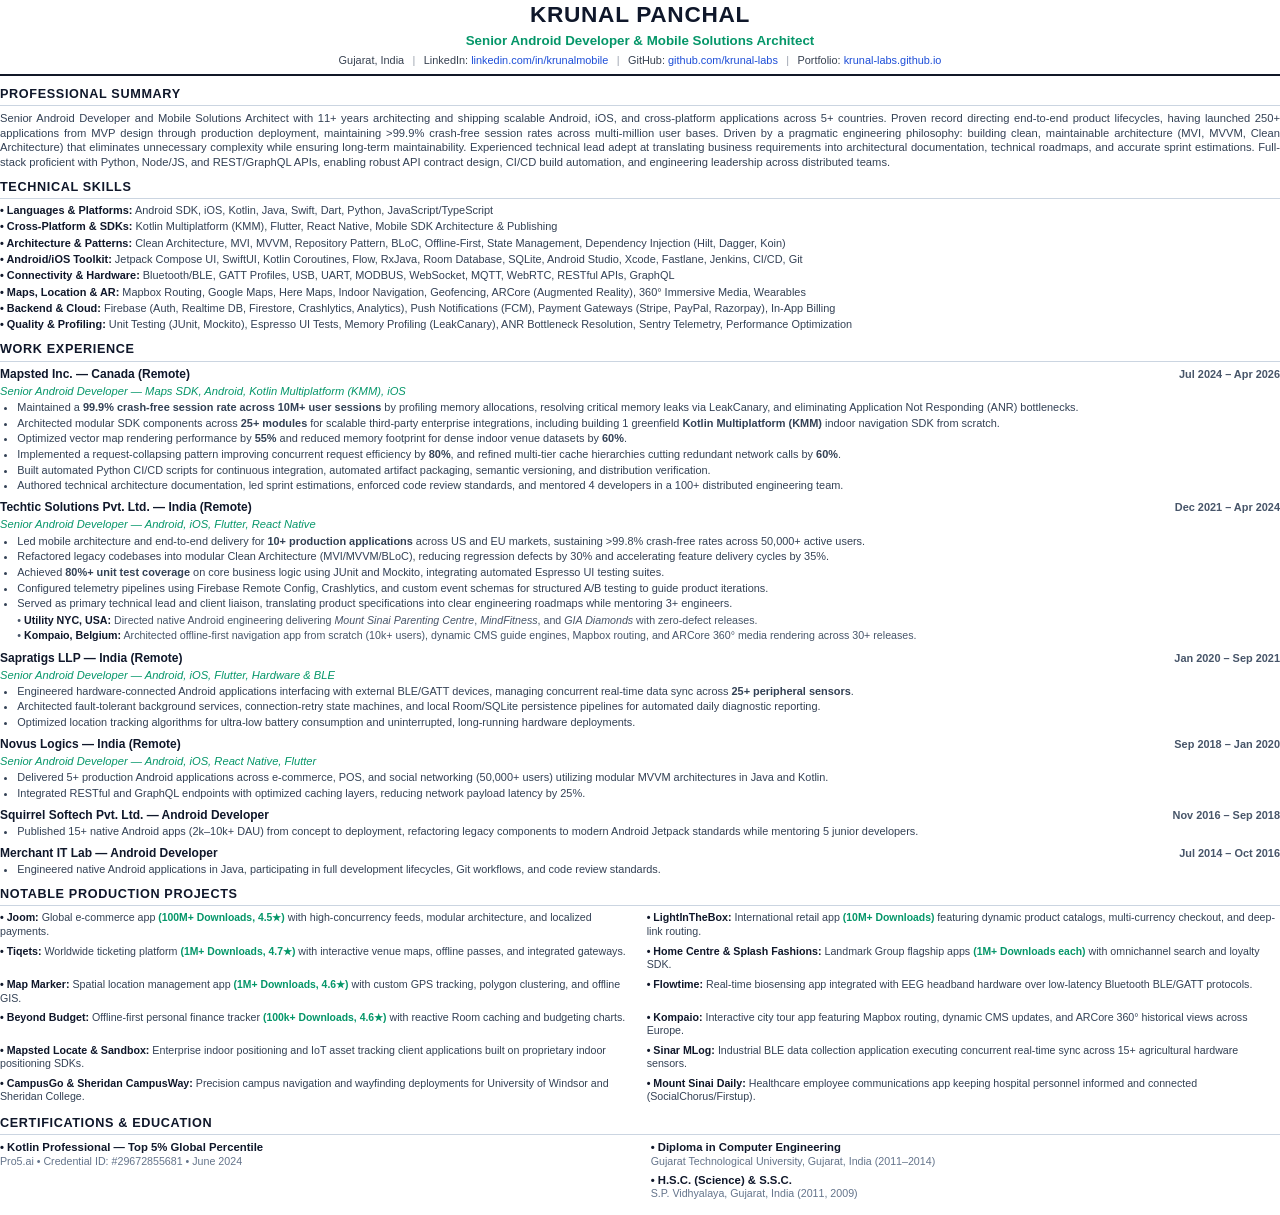
==== resume-ats.html @ ef02986e "feat: launch Krunal Panchal portfolio website with ATS PDF resume" ====
<!DOCTYPE html>
<html lang="en">
<head>
  <meta charset="UTF-8">
  <title>Krunal Panchal - Senior Android Developer &amp; Mobile Solutions Architect</title>
  <style>
    @page {
      size: letter;
      margin: 0.38in 0.45in 0.38in 0.45in;
    }
    
    * {
      box-sizing: border-box;
      margin: 0;
      padding: 0;
    }

    body {
      font-family: Arial, Helvetica, sans-serif;
      color: #111827;
      background: #ffffff;
      font-size: 8.5pt;
      line-height: 1.3;
    }

    /* Header */
    .header {
      text-align: center;
      margin-bottom: 7pt;
      padding-bottom: 5pt;
      border-bottom: 1.5pt solid #111827;
    }

    .name {
      font-size: 17pt;
      font-weight: bold;
      letter-spacing: 0.03em;
      text-transform: uppercase;
      color: #0f172a;
      margin-bottom: 2pt;
    }

    .title {
      font-size: 10pt;
      font-weight: bold;
      color: #059669;
      margin-bottom: 3pt;
    }

    .contact-info {
      font-size: 8.2pt;
      color: #374151;
    }

    .contact-info a {
      color: #1d4ed8;
      text-decoration: none;
    }

    .contact-sep {
      margin-inline: 4pt;
      color: #9ca3af;
    }

    /* Section Styling */
    .section {
      margin-bottom: 7pt;
    }

    .section-title {
      font-size: 9.5pt;
      font-weight: bold;
      text-transform: uppercase;
      letter-spacing: 0.05em;
      color: #0f172a;
      border-bottom: 1pt solid #cbd5e1;
      padding-bottom: 2pt;
      margin-bottom: 4pt;
    }

    /* Summary */
    .summary-text {
      text-align: justify;
      color: #334155;
      font-size: 8.4pt;
      line-height: 1.3;
    }

    /* Skills Grid */
    .skills-list {
      list-style: none;
    }

    .skills-list li {
      margin-bottom: 2pt;
      font-size: 8.2pt;
      color: #334155;
      line-height: 1.25;
    }

    .skill-category {
      font-weight: bold;
      color: #0f172a;
    }

    /* Experience */
    .job-block {
      margin-bottom: 5.5pt;
      page-break-inside: avoid;
    }

    .job-header {
      display: flex;
      justify-content: space-between;
      align-items: baseline;
      margin-bottom: 1pt;
    }

    .company-name {
      font-size: 9pt;
      font-weight: bold;
      color: #0f172a;
    }

    .job-date {
      font-size: 8.2pt;
      font-weight: bold;
      color: #475569;
    }

    .job-role {
      font-size: 8.4pt;
      font-style: italic;
      color: #059669;
      margin-bottom: 2pt;
    }

    .job-bullets {
      margin-left: 13pt;
      margin-bottom: 2pt;
    }

    .job-bullets li {
      font-size: 8.2pt;
      color: #334155;
      margin-bottom: 1.5pt;
      line-height: 1.25;
    }

    .client-callout {
      margin-left: 13pt;
      font-size: 8pt;
      color: #475569;
      margin-top: 1.5pt;
      margin-bottom: 1.5pt;
    }

    .client-callout strong {
      color: #0f172a;
    }

    /* Projects */
    .project-grid {
      display: grid;
      grid-template-columns: 1fr 1fr;
      column-gap: 10pt;
      row-gap: 3pt;
    }

    .project-item {
      font-size: 8pt;
      color: #334155;
      line-height: 1.22;
      page-break-inside: avoid;
      margin-bottom: 2pt;
    }

    .project-name {
      font-weight: bold;
      color: #0f172a;
    }

    .project-meta {
      color: #059669;
      font-weight: 600;
      font-size: 7.8pt;
    }

    /* Education & Certifications */
    .two-column-row {
      display: flex;
      justify-content: space-between;
      gap: 16pt;
    }

    .column-half {
      flex: 1;
    }

    .cert-item, .edu-item {
      margin-bottom: 3pt;
      font-size: 8.5pt;
      color: #334155;
    }

    .cert-title, .edu-degree {
      font-weight: bold;
      color: #0f172a;
    }

    .cert-meta, .edu-meta {
      font-size: 8pt;
      color: #64748b;
    }
  </style>
</head>
<body>

  <!-- Header -->
  <header class="header">
    <div class="name">Krunal Panchal</div>
    <div class="title">Senior Android Developer &amp; Mobile Solutions Architect</div>
    <div class="contact-info">
      <span>Gujarat, India</span>
      <span class="contact-sep">|</span>
      <span>LinkedIn: <a href="https://linkedin.com/in/krunalmobile">linkedin.com/in/krunalmobile</a></span>
      <span class="contact-sep">|</span>
      <span>GitHub: <a href="https://github.com/krunal-labs">github.com/krunal-labs</a></span>
      <span class="contact-sep">|</span>
      <span>Portfolio: <a href="https://krunal-labs.github.io">krunal-labs.github.io</a></span>
    </div>
  </header>

  <!-- Professional Summary -->
  <section class="section">
    <div class="section-title">Professional Summary</div>
    <p class="summary-text">
      Senior Android Developer and Mobile Solutions Architect with 11+ years architecting and shipping scalable Android, iOS, and cross-platform applications across 5+ countries. Proven record directing end-to-end product lifecycles, having launched 250+ applications from MVP design through production deployment, maintaining &gt;99.9% crash-free session rates across multi-million user bases. Driven by a pragmatic engineering philosophy: building clean, maintainable architecture (MVI, MVVM, Clean Architecture) that eliminates unnecessary complexity while ensuring long-term maintainability. Experienced technical lead adept at translating business requirements into architectural documentation, technical roadmaps, and accurate sprint estimations. Full-stack proficient with Python, Node/JS, and REST/GraphQL APIs, enabling robust API contract design, CI/CD build automation, and engineering leadership across distributed teams.
    </p>
  </section>

  <!-- Technical Skills -->
  <section class="section">
    <div class="section-title">Technical Skills</div>
    <ul class="skills-list">
      <li><span class="skill-category">• Languages &amp; Platforms:</span> Android SDK, iOS, Kotlin, Java, Swift, Dart, Python, JavaScript/TypeScript</li>
      <li><span class="skill-category">• Cross-Platform &amp; SDKs:</span> Kotlin Multiplatform (KMM), Flutter, React Native, Mobile SDK Architecture &amp; Publishing</li>
      <li><span class="skill-category">• Architecture &amp; Patterns:</span> Clean Architecture, MVI, MVVM, Repository Pattern, BLoC, Offline-First, State Management, Dependency Injection (Hilt, Dagger, Koin)</li>
      <li><span class="skill-category">• Android/iOS Toolkit:</span> Jetpack Compose UI, SwiftUI, Kotlin Coroutines, Flow, RxJava, Room Database, SQLite, Android Studio, Xcode, Fastlane, Jenkins, CI/CD, Git</li>
      <li><span class="skill-category">• Connectivity &amp; Hardware:</span> Bluetooth/BLE, GATT Profiles, USB, UART, MODBUS, WebSocket, MQTT, WebRTC, RESTful APIs, GraphQL</li>
      <li><span class="skill-category">• Maps, Location &amp; AR:</span> Mapbox Routing, Google Maps, Here Maps, Indoor Navigation, Geofencing, ARCore (Augmented Reality), 360° Immersive Media, Wearables</li>
      <li><span class="skill-category">• Backend &amp; Cloud:</span> Firebase (Auth, Realtime DB, Firestore, Crashlytics, Analytics), Push Notifications (FCM), Payment Gateways (Stripe, PayPal, Razorpay), In-App Billing</li>
      <li><span class="skill-category">• Quality &amp; Profiling:</span> Unit Testing (JUnit, Mockito), Espresso UI Tests, Memory Profiling (LeakCanary), ANR Bottleneck Resolution, Sentry Telemetry, Performance Optimization</li>
    </ul>
  </section>

  <!-- Work Experience -->
  <section class="section">
    <div class="section-title">Work Experience</div>

    <!-- Mapsted Inc. -->
    <div class="job-block">
      <div class="job-header">
        <span class="company-name">Mapsted Inc. — Canada (Remote)</span>
        <span class="job-date">Jul 2024 – Apr 2026</span>
      </div>
      <div class="job-role">Senior Android Developer — Maps SDK, Android, Kotlin Multiplatform (KMM), iOS</div>
      <ul class="job-bullets">
        <li>Maintained a <strong>99.9% crash-free session rate across 10M+ user sessions</strong> by profiling memory allocations, resolving critical memory leaks via LeakCanary, and eliminating Application Not Responding (ANR) bottlenecks.</li>
        <li>Architected modular SDK components across <strong>25+ modules</strong> for scalable third-party enterprise integrations, including building 1 greenfield <strong>Kotlin Multiplatform (KMM)</strong> indoor navigation SDK from scratch.</li>
        <li>Optimized vector map rendering performance by <strong>55%</strong> and reduced memory footprint for dense indoor venue datasets by <strong>60%</strong>.</li>
        <li>Implemented a request-collapsing pattern improving concurrent request efficiency by <strong>80%</strong>, and refined multi-tier cache hierarchies cutting redundant network calls by <strong>60%</strong>.</li>
        <li>Built automated Python CI/CD scripts for continuous integration, automated artifact packaging, semantic versioning, and distribution verification.</li>
        <li>Authored technical architecture documentation, led sprint estimations, enforced code review standards, and mentored 4 developers in a 100+ distributed engineering team.</li>
      </ul>
    </div>

    <!-- Techtic Solutions -->
    <div class="job-block">
      <div class="job-header">
        <span class="company-name">Techtic Solutions Pvt. Ltd. — India (Remote)</span>
        <span class="job-date">Dec 2021 – Apr 2024</span>
      </div>
      <div class="job-role">Senior Android Developer — Android, iOS, Flutter, React Native</div>
      <ul class="job-bullets">
        <li>Led mobile architecture and end-to-end delivery for <strong>10+ production applications</strong> across US and EU markets, sustaining &gt;99.8% crash-free rates across 50,000+ active users.</li>
        <li>Refactored legacy codebases into modular Clean Architecture (MVI/MVVM/BLoC), reducing regression defects by 30% and accelerating feature delivery cycles by 35%.</li>
        <li>Achieved <strong>80%+ unit test coverage</strong> on core business logic using JUnit and Mockito, integrating automated Espresso UI testing suites.</li>
        <li>Configured telemetry pipelines using Firebase Remote Config, Crashlytics, and custom event schemas for structured A/B testing to guide product iterations.</li>
        <li>Served as primary technical lead and client liaison, translating product specifications into clear engineering roadmaps while mentoring 3+ engineers.</li>
      </ul>
      <div class="client-callout">
        • <strong>Utility NYC, USA:</strong> Directed native Android engineering delivering <em>Mount Sinai Parenting Centre</em>, <em>MindFitness</em>, and <em>GIA Diamonds</em> with zero-defect releases.
      </div>
      <div class="client-callout">
        • <strong>Kompaio, Belgium:</strong> Architected offline-first navigation app from scratch (10k+ users), dynamic CMS guide engines, Mapbox routing, and ARCore 360° media rendering across 30+ releases.
      </div>
    </div>

    <!-- Sapratigs LLP -->
    <div class="job-block">
      <div class="job-header">
        <span class="company-name">Sapratigs LLP — India (Remote)</span>
        <span class="job-date">Jan 2020 – Sep 2021</span>
      </div>
      <div class="job-role">Senior Android Developer — Android, iOS, Flutter, Hardware &amp; BLE</div>
      <ul class="job-bullets">
        <li>Engineered hardware-connected Android applications interfacing with external BLE/GATT devices, managing concurrent real-time data sync across <strong>25+ peripheral sensors</strong>.</li>
        <li>Architected fault-tolerant background services, connection-retry state machines, and local Room/SQLite persistence pipelines for automated daily diagnostic reporting.</li>
        <li>Optimized location tracking algorithms for ultra-low battery consumption and uninterrupted, long-running hardware deployments.</li>
      </ul>
    </div>

    <!-- Novus Logics -->
    <div class="job-block">
      <div class="job-header">
        <span class="company-name">Novus Logics — India (Remote)</span>
        <span class="job-date">Sep 2018 – Jan 2020</span>
      </div>
      <div class="job-role">Senior Android Developer — Android, iOS, React Native, Flutter</div>
      <ul class="job-bullets">
        <li>Delivered 5+ production Android applications across e-commerce, POS, and social networking (50,000+ users) utilizing modular MVVM architectures in Java and Kotlin.</li>
        <li>Integrated RESTful and GraphQL endpoints with optimized caching layers, reducing network payload latency by 25%.</li>
      </ul>
    </div>

    <!-- Squirrel Softech & Merchant IT -->
    <div class="job-block">
      <div class="job-header">
        <span class="company-name">Squirrel Softech Pvt. Ltd. — Android Developer</span>
        <span class="job-date">Nov 2016 – Sep 2018</span>
      </div>
      <ul class="job-bullets">
        <li>Published 15+ native Android apps (2k–10k+ DAU) from concept to deployment, refactoring legacy components to modern Android Jetpack standards while mentoring 5 junior developers.</li>
      </ul>
    </div>

    <div class="job-block">
      <div class="job-header">
        <span class="company-name">Merchant IT Lab — Android Developer</span>
        <span class="job-date">Jul 2014 – Oct 2016</span>
      </div>
      <ul class="job-bullets">
        <li>Engineered native Android applications in Java, participating in full development lifecycles, Git workflows, and code review standards.</li>
      </ul>
    </div>
  </section>

  <!-- Notable Projects -->
  <section class="section">
    <div class="section-title">Notable Production Projects</div>
    <div class="project-grid">
      <div class="project-item">
        <span class="project-name">• Joom:</span> Global e-commerce app <span class="project-meta">(100M+ Downloads, 4.5★)</span> with high-concurrency feeds, modular architecture, and localized payments.
      </div>
      <div class="project-item">
        <span class="project-name">• LightInTheBox:</span> International retail app <span class="project-meta">(10M+ Downloads)</span> featuring dynamic product catalogs, multi-currency checkout, and deep-link routing.
      </div>
      <div class="project-item">
        <span class="project-name">• Tiqets:</span> Worldwide ticketing platform <span class="project-meta">(1M+ Downloads, 4.7★)</span> with interactive venue maps, offline passes, and integrated gateways.
      </div>
      <div class="project-item">
        <span class="project-name">• Home Centre &amp; Splash Fashions:</span> Landmark Group flagship apps <span class="project-meta">(1M+ Downloads each)</span> with omnichannel search and loyalty SDK.
      </div>
      <div class="project-item">
        <span class="project-name">• Map Marker:</span> Spatial location management app <span class="project-meta">(1M+ Downloads, 4.6★)</span> with custom GPS tracking, polygon clustering, and offline GIS.
      </div>
      <div class="project-item">
        <span class="project-name">• Flowtime:</span> Real-time biosensing app integrated with EEG headband hardware over low-latency Bluetooth BLE/GATT protocols.
      </div>
      <div class="project-item">
        <span class="project-name">• Beyond Budget:</span> Offline-first personal finance tracker <span class="project-meta">(100k+ Downloads, 4.6★)</span> with reactive Room caching and budgeting charts.
      </div>
      <div class="project-item">
        <span class="project-name">• Kompaio:</span> Interactive city tour app featuring Mapbox routing, dynamic CMS updates, and ARCore 360° historical views across Europe.
      </div>
      <div class="project-item">
        <span class="project-name">• Mapsted Locate &amp; Sandbox:</span> Enterprise indoor positioning and IoT asset tracking client applications built on proprietary indoor positioning SDKs.
      </div>
      <div class="project-item">
        <span class="project-name">• Sinar MLog:</span> Industrial BLE data collection application executing concurrent real-time sync across 15+ agricultural hardware sensors.
      </div>
      <div class="project-item">
        <span class="project-name">• CampusGo &amp; Sheridan CampusWay:</span> Precision campus navigation and wayfinding deployments for University of Windsor and Sheridan College.
      </div>
      <div class="project-item">
        <span class="project-name">• Mount Sinai Daily:</span> Healthcare employee communications app keeping hospital personnel informed and connected (SocialChorus/Firstup).
      </div>
    </div>
  </section>

  <!-- Certifications & Education -->
  <section class="section">
    <div class="section-title">Certifications &amp; Education</div>
    <div class="two-column-row">
      <div class="column-half">
        <div class="cert-item">
          <div class="cert-title">• Kotlin Professional — Top 5% Global Percentile</div>
          <div class="cert-meta">Pro5.ai &bull; Credential ID: #29672855681 &bull; June 2024</div>
        </div>
      </div>
      <div class="column-half">
        <div class="edu-item">
          <div class="edu-degree">• Diploma in Computer Engineering</div>
          <div class="edu-meta">Gujarat Technological University, Gujarat, India (2011–2014)</div>
        </div>
        <div class="edu-item">
          <div class="edu-degree">• H.S.C. (Science) &amp; S.S.C.</div>
          <div class="edu-meta">S.P. Vidhyalaya, Gujarat, India (2011, 2009)</div>
        </div>
      </div>
    </div>
  </section>

</body>
</html>
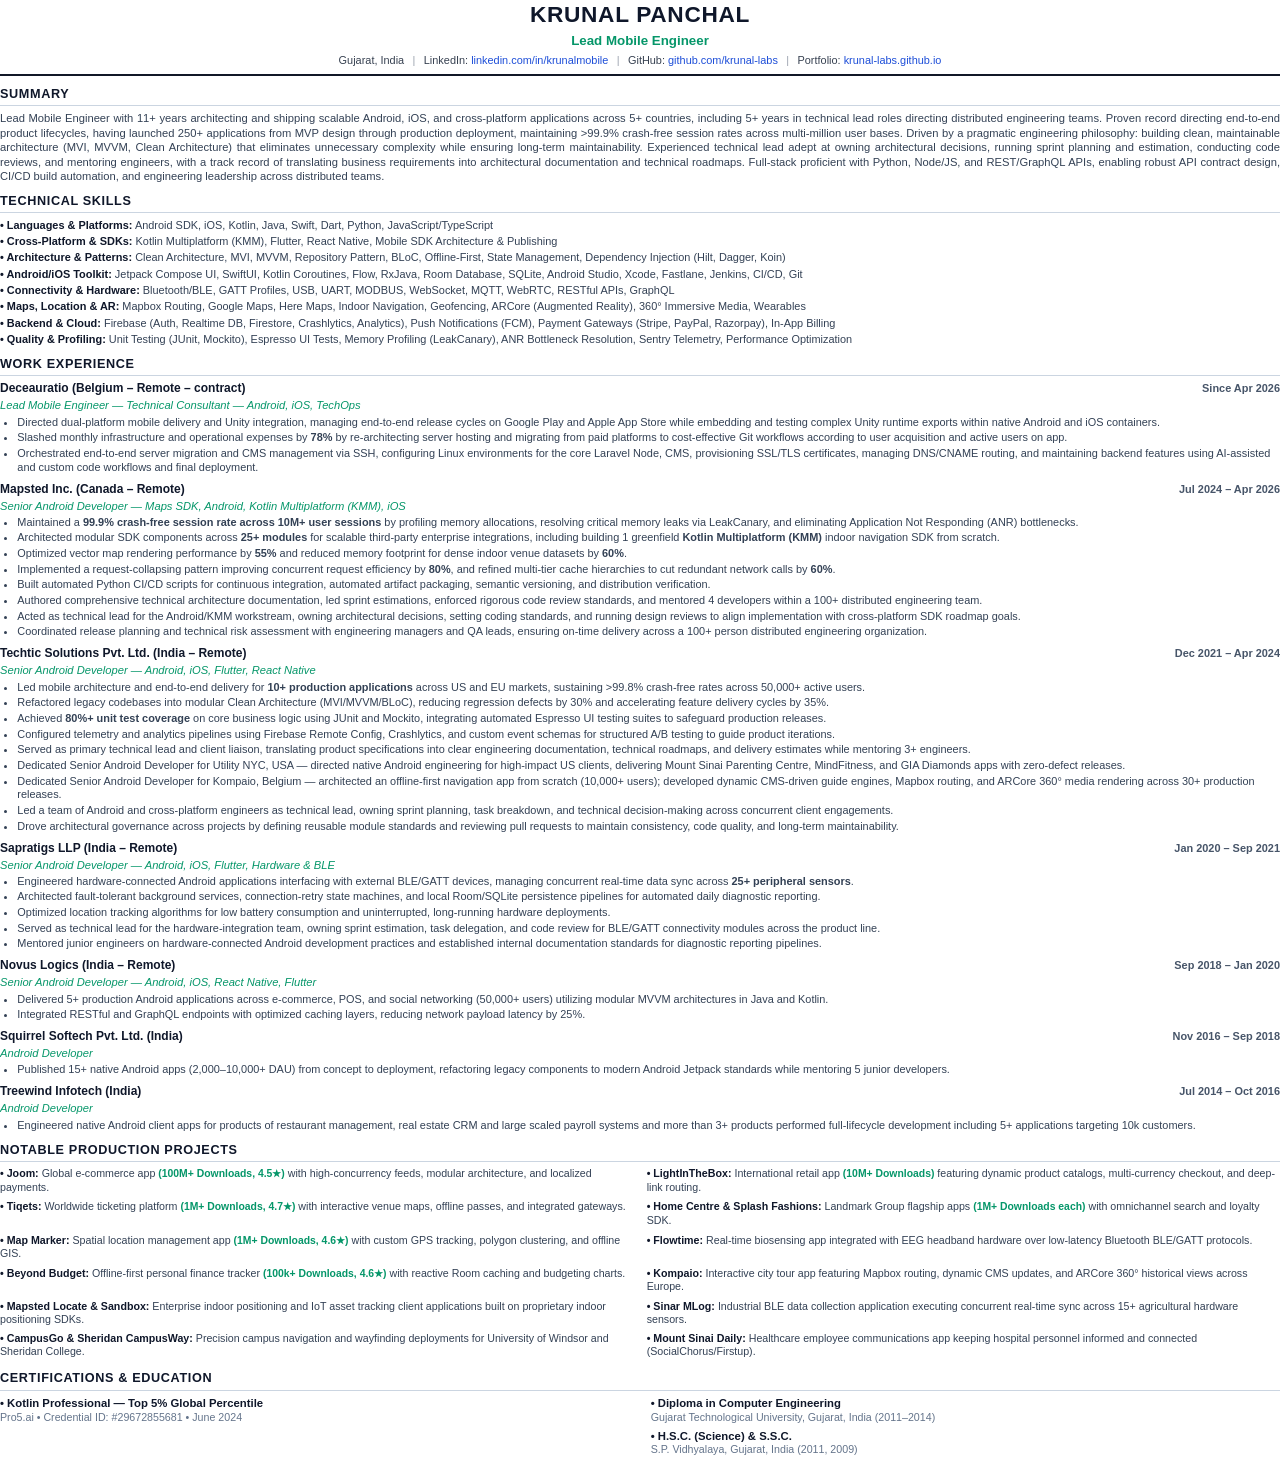
==== commit fe7ce796: "update: refresh experience and summary for Lead Mobile Engineer role" ====
--- a/resume-ats.html
+++ b/resume-ats.html
@@ -2,7 +2,7 @@
 <html lang="en">
 <head>
   <meta charset="UTF-8">
-  <title>Krunal Panchal - Senior Android Developer &amp; Mobile Solutions Architect</title>
+  <title>Krunal Panchal - Lead Mobile Engineer</title>
   <style>
     @page {
       size: letter;
@@ -219,7 +219,7 @@
   <!-- Header -->
   <header class="header">
     <div class="name">Krunal Panchal</div>
-    <div class="title">Senior Android Developer &amp; Mobile Solutions Architect</div>
+    <div class="title">Lead Mobile Engineer</div>
     <div class="contact-info">
       <span>Gujarat, India</span>
       <span class="contact-sep">|</span>
@@ -231,11 +231,11 @@
     </div>
   </header>
 
-  <!-- Professional Summary -->
+  <!-- Summary -->
   <section class="section">
-    <div class="section-title">Professional Summary</div>
+    <div class="section-title">Summary</div>
     <p class="summary-text">
-      Senior Android Developer and Mobile Solutions Architect with 11+ years architecting and shipping scalable Android, iOS, and cross-platform applications across 5+ countries. Proven record directing end-to-end product lifecycles, having launched 250+ applications from MVP design through production deployment, maintaining &gt;99.9% crash-free session rates across multi-million user bases. Driven by a pragmatic engineering philosophy: building clean, maintainable architecture (MVI, MVVM, Clean Architecture) that eliminates unnecessary complexity while ensuring long-term maintainability. Experienced technical lead adept at translating business requirements into architectural documentation, technical roadmaps, and accurate sprint estimations. Full-stack proficient with Python, Node/JS, and REST/GraphQL APIs, enabling robust API contract design, CI/CD build automation, and engineering leadership across distributed teams.
+      Lead Mobile Engineer with 11+ years architecting and shipping scalable Android, iOS, and cross-platform applications across 5+ countries, including 5+ years in technical lead roles directing distributed engineering teams. Proven record directing end-to-end product lifecycles, having launched 250+ applications from MVP design through production deployment, maintaining &gt;99.9% crash-free session rates across multi-million user bases. Driven by a pragmatic engineering philosophy: building clean, maintainable architecture (MVI, MVVM, Clean Architecture) that eliminates unnecessary complexity while ensuring long-term maintainability. Experienced technical lead adept at owning architectural decisions, running sprint planning and estimation, conducting code reviews, and mentoring engineers, with a track record of translating business requirements into architectural documentation and technical roadmaps. Full-stack proficient with Python, Node/JS, and REST/GraphQL APIs, enabling robust API contract design, CI/CD build automation, and engineering leadership across distributed teams.
     </p>
   </section>
 
@@ -258,10 +258,24 @@
   <section class="section">
     <div class="section-title">Work Experience</div>
 
+    <!-- Deceauratio -->
+    <div class="job-block">
+      <div class="job-header">
+        <span class="company-name">Deceauratio (Belgium – Remote – contract)</span>
+        <span class="job-date">Since Apr 2026</span>
+      </div>
+      <div class="job-role">Lead Mobile Engineer — Technical Consultant — Android, iOS, TechOps</div>
+      <ul class="job-bullets">
+        <li>Directed dual-platform mobile delivery and Unity integration, managing end-to-end release cycles on Google Play and Apple App Store while embedding and testing complex Unity runtime exports within native Android and iOS containers.</li>
+        <li>Slashed monthly infrastructure and operational expenses by <strong>78%</strong> by re-architecting server hosting and migrating from paid platforms to cost-effective Git workflows according to user acquisition and active users on app.</li>
+        <li>Orchestrated end-to-end server migration and CMS management via SSH, configuring Linux environments for the core Laravel Node, CMS, provisioning SSL/TLS certificates, managing DNS/CNAME routing, and maintaining backend features using AI-assisted and custom code workflows and final deployment.</li>
+      </ul>
+    </div>
+
     <!-- Mapsted Inc. -->
     <div class="job-block">
       <div class="job-header">
-        <span class="company-name">Mapsted Inc. — Canada (Remote)</span>
+        <span class="company-name">Mapsted Inc. (Canada – Remote)</span>
         <span class="job-date">Jul 2024 – Apr 2026</span>
       </div>
       <div class="job-role">Senior Android Developer — Maps SDK, Android, Kotlin Multiplatform (KMM), iOS</div>
@@ -269,52 +283,54 @@
         <li>Maintained a <strong>99.9% crash-free session rate across 10M+ user sessions</strong> by profiling memory allocations, resolving critical memory leaks via LeakCanary, and eliminating Application Not Responding (ANR) bottlenecks.</li>
         <li>Architected modular SDK components across <strong>25+ modules</strong> for scalable third-party enterprise integrations, including building 1 greenfield <strong>Kotlin Multiplatform (KMM)</strong> indoor navigation SDK from scratch.</li>
         <li>Optimized vector map rendering performance by <strong>55%</strong> and reduced memory footprint for dense indoor venue datasets by <strong>60%</strong>.</li>
-        <li>Implemented a request-collapsing pattern improving concurrent request efficiency by <strong>80%</strong>, and refined multi-tier cache hierarchies cutting redundant network calls by <strong>60%</strong>.</li>
+        <li>Implemented a request-collapsing pattern improving concurrent request efficiency by <strong>80%</strong>, and refined multi-tier cache hierarchies to cut redundant network calls by <strong>60%</strong>.</li>
         <li>Built automated Python CI/CD scripts for continuous integration, automated artifact packaging, semantic versioning, and distribution verification.</li>
-        <li>Authored technical architecture documentation, led sprint estimations, enforced code review standards, and mentored 4 developers in a 100+ distributed engineering team.</li>
+        <li>Authored comprehensive technical architecture documentation, led sprint estimations, enforced rigorous code review standards, and mentored 4 developers within a 100+ distributed engineering team.</li>
+        <li>Acted as technical lead for the Android/KMM workstream, owning architectural decisions, setting coding standards, and running design reviews to align implementation with cross-platform SDK roadmap goals.</li>
+        <li>Coordinated release planning and technical risk assessment with engineering managers and QA leads, ensuring on-time delivery across a 100+ person distributed engineering organization.</li>
       </ul>
     </div>
 
     <!-- Techtic Solutions -->
     <div class="job-block">
       <div class="job-header">
-        <span class="company-name">Techtic Solutions Pvt. Ltd. — India (Remote)</span>
+        <span class="company-name">Techtic Solutions Pvt. Ltd. (India – Remote)</span>
         <span class="job-date">Dec 2021 – Apr 2024</span>
       </div>
       <div class="job-role">Senior Android Developer — Android, iOS, Flutter, React Native</div>
       <ul class="job-bullets">
         <li>Led mobile architecture and end-to-end delivery for <strong>10+ production applications</strong> across US and EU markets, sustaining &gt;99.8% crash-free rates across 50,000+ active users.</li>
         <li>Refactored legacy codebases into modular Clean Architecture (MVI/MVVM/BLoC), reducing regression defects by 30% and accelerating feature delivery cycles by 35%.</li>
-        <li>Achieved <strong>80%+ unit test coverage</strong> on core business logic using JUnit and Mockito, integrating automated Espresso UI testing suites.</li>
-        <li>Configured telemetry pipelines using Firebase Remote Config, Crashlytics, and custom event schemas for structured A/B testing to guide product iterations.</li>
-        <li>Served as primary technical lead and client liaison, translating product specifications into clear engineering roadmaps while mentoring 3+ engineers.</li>
-      </ul>
-      <div class="client-callout">
-        • <strong>Utility NYC, USA:</strong> Directed native Android engineering delivering <em>Mount Sinai Parenting Centre</em>, <em>MindFitness</em>, and <em>GIA Diamonds</em> with zero-defect releases.
-      </div>
-      <div class="client-callout">
-        • <strong>Kompaio, Belgium:</strong> Architected offline-first navigation app from scratch (10k+ users), dynamic CMS guide engines, Mapbox routing, and ARCore 360° media rendering across 30+ releases.
-      </div>
+        <li>Achieved <strong>80%+ unit test coverage</strong> on core business logic using JUnit and Mockito, integrating automated Espresso UI testing suites to safeguard production releases.</li>
+        <li>Configured telemetry and analytics pipelines using Firebase Remote Config, Crashlytics, and custom event schemas for structured A/B testing to guide product iterations.</li>
+        <li>Served as primary technical lead and client liaison, translating product specifications into clear engineering documentation, technical roadmaps, and delivery estimates while mentoring 3+ engineers.</li>
+        <li>Dedicated Senior Android Developer for Utility NYC, USA — directed native Android engineering for high-impact US clients, delivering Mount Sinai Parenting Centre, MindFitness, and GIA Diamonds apps with zero-defect releases.</li>
+        <li>Dedicated Senior Android Developer for Kompaio, Belgium — architected an offline-first navigation app from scratch (10,000+ users); developed dynamic CMS-driven guide engines, Mapbox routing, and ARCore 360° media rendering across 30+ production releases.</li>
+        <li>Led a team of Android and cross-platform engineers as technical lead, owning sprint planning, task breakdown, and technical decision-making across concurrent client engagements.</li>
+        <li>Drove architectural governance across projects by defining reusable module standards and reviewing pull requests to maintain consistency, code quality, and long-term maintainability.</li>
+      </ul>
     </div>
 
     <!-- Sapratigs LLP -->
     <div class="job-block">
       <div class="job-header">
-        <span class="company-name">Sapratigs LLP — India (Remote)</span>
+        <span class="company-name">Sapratigs LLP (India – Remote)</span>
         <span class="job-date">Jan 2020 – Sep 2021</span>
       </div>
       <div class="job-role">Senior Android Developer — Android, iOS, Flutter, Hardware &amp; BLE</div>
       <ul class="job-bullets">
         <li>Engineered hardware-connected Android applications interfacing with external BLE/GATT devices, managing concurrent real-time data sync across <strong>25+ peripheral sensors</strong>.</li>
         <li>Architected fault-tolerant background services, connection-retry state machines, and local Room/SQLite persistence pipelines for automated daily diagnostic reporting.</li>
-        <li>Optimized location tracking algorithms for ultra-low battery consumption and uninterrupted, long-running hardware deployments.</li>
+        <li>Optimized location tracking algorithms for low battery consumption and uninterrupted, long-running hardware deployments.</li>
+        <li>Served as technical lead for the hardware-integration team, owning sprint estimation, task delegation, and code review for BLE/GATT connectivity modules across the product line.</li>
+        <li>Mentored junior engineers on hardware-connected Android development practices and established internal documentation standards for diagnostic reporting pipelines.</li>
       </ul>
     </div>
 
     <!-- Novus Logics -->
     <div class="job-block">
       <div class="job-header">
-        <span class="company-name">Novus Logics — India (Remote)</span>
+        <span class="company-name">Novus Logics (India – Remote)</span>
         <span class="job-date">Sep 2018 – Jan 2020</span>
       </div>
       <div class="job-role">Senior Android Developer — Android, iOS, React Native, Flutter</div>
@@ -324,24 +340,27 @@
       </ul>
     </div>
 
-    <!-- Squirrel Softech & Merchant IT -->
-    <div class="job-block">
-      <div class="job-header">
-        <span class="company-name">Squirrel Softech Pvt. Ltd. — Android Developer</span>
+    <!-- Squirrel Softech Pvt. Ltd. -->
+    <div class="job-block">
+      <div class="job-header">
+        <span class="company-name">Squirrel Softech Pvt. Ltd. (India)</span>
         <span class="job-date">Nov 2016 – Sep 2018</span>
       </div>
-      <ul class="job-bullets">
-        <li>Published 15+ native Android apps (2k–10k+ DAU) from concept to deployment, refactoring legacy components to modern Android Jetpack standards while mentoring 5 junior developers.</li>
-      </ul>
-    </div>
-
-    <div class="job-block">
-      <div class="job-header">
-        <span class="company-name">Merchant IT Lab — Android Developer</span>
+      <div class="job-role">Android Developer</div>
+      <ul class="job-bullets">
+        <li>Published 15+ native Android apps (2,000–10,000+ DAU) from concept to deployment, refactoring legacy components to modern Android Jetpack standards while mentoring 5 junior developers.</li>
+      </ul>
+    </div>
+
+    <!-- Treewind Infotech -->
+    <div class="job-block">
+      <div class="job-header">
+        <span class="company-name">Treewind Infotech (India)</span>
         <span class="job-date">Jul 2014 – Oct 2016</span>
       </div>
-      <ul class="job-bullets">
-        <li>Engineered native Android applications in Java, participating in full development lifecycles, Git workflows, and code review standards.</li>
+      <div class="job-role">Android Developer</div>
+      <ul class="job-bullets">
+        <li>Engineered native Android client apps for products of restaurant management, real estate CRM and large scaled payroll systems and more than 3+ products performed full-lifecycle development including 5+ applications targeting 10k customers.</li>
       </ul>
     </div>
   </section>
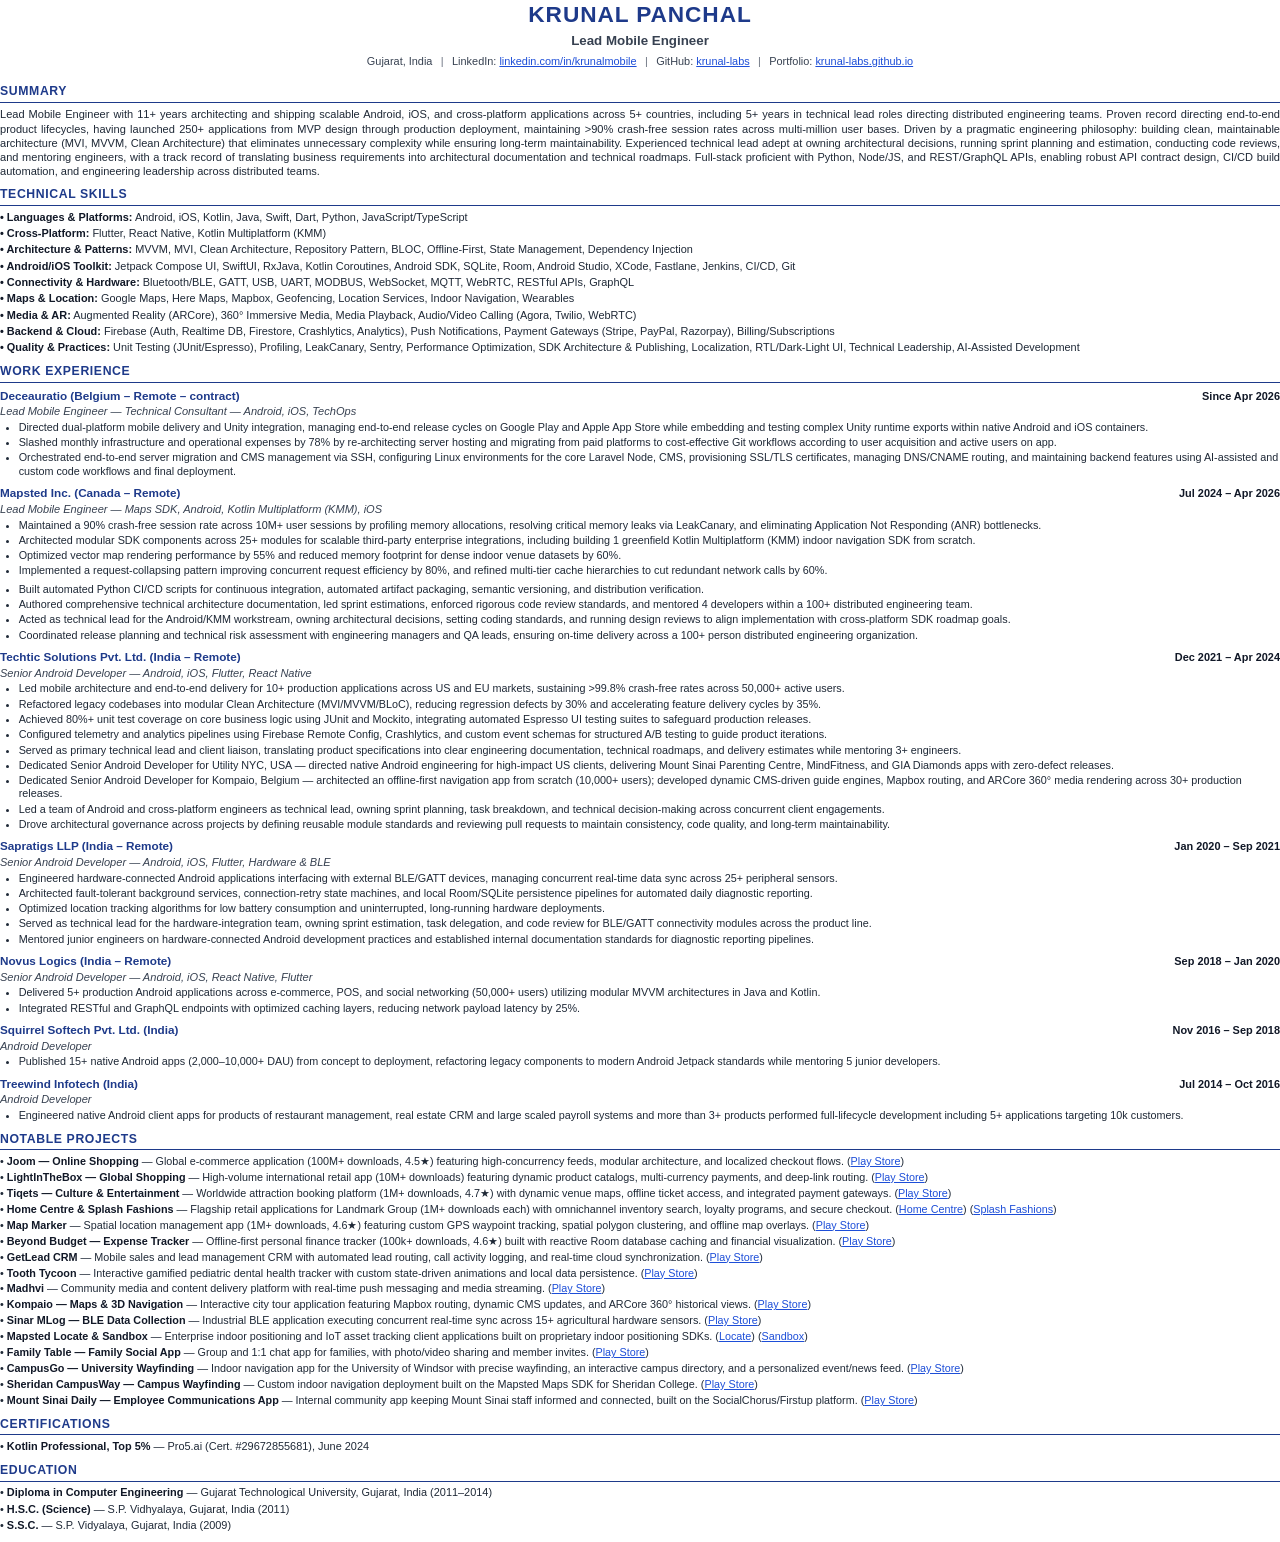
==== commit bc499870: "feat: update resume details, notable projects, and regenerate ATS PDF" ====
--- a/resume-ats.html
+++ b/resume-ats.html
@@ -6,7 +6,7 @@
   <style>
     @page {
       size: letter;
-      margin: 0.38in 0.45in 0.38in 0.45in;
+      margin: 0.42in 0.5in 0.42in 0.5in;
     }
     
     * {
@@ -16,11 +16,11 @@
     }
 
     body {
-      font-family: Arial, Helvetica, sans-serif;
-      color: #111827;
+      font-family: Arial, "Helvetica Neue", Helvetica, sans-serif;
+      color: #1f2937;
       background: #ffffff;
-      font-size: 8.5pt;
-      line-height: 1.3;
+      font-size: 8.4pt;
+      line-height: 1.28;
     }
 
     /* Header */
@@ -28,23 +28,22 @@
       text-align: center;
       margin-bottom: 7pt;
       padding-bottom: 5pt;
-      border-bottom: 1.5pt solid #111827;
     }
 
     .name {
       font-size: 17pt;
-      font-weight: bold;
-      letter-spacing: 0.03em;
+      font-weight: 700;
+      letter-spacing: 0.04em;
       text-transform: uppercase;
-      color: #0f172a;
+      color: #1e3a8a;
       margin-bottom: 2pt;
     }
 
     .title {
       font-size: 10pt;
-      font-weight: bold;
-      color: #059669;
-      margin-bottom: 3pt;
+      font-weight: 600;
+      color: #374151;
+      margin-bottom: 4pt;
     }
 
     .contact-info {
@@ -54,12 +53,12 @@
 
     .contact-info a {
       color: #1d4ed8;
-      text-decoration: none;
+      text-decoration: underline;
     }
 
     .contact-sep {
       margin-inline: 4pt;
-      color: #9ca3af;
+      color: #6b7280;
     }
 
     /* Section Styling */
@@ -68,22 +67,22 @@
     }
 
     .section-title {
-      font-size: 9.5pt;
-      font-weight: bold;
+      font-size: 9.2pt;
+      font-weight: 700;
       text-transform: uppercase;
       letter-spacing: 0.05em;
-      color: #0f172a;
-      border-bottom: 1pt solid #cbd5e1;
-      padding-bottom: 2pt;
-      margin-bottom: 4pt;
+      color: #1e3a8a;
+      border-bottom: 1.2pt solid #1e3a8a;
+      padding-bottom: 1.5pt;
+      margin-bottom: 3.5pt;
     }
 
     /* Summary */
     .summary-text {
       text-align: justify;
-      color: #334155;
-      font-size: 8.4pt;
-      line-height: 1.3;
+      color: #1f2937;
+      font-size: 8.3pt;
+      line-height: 1.28;
     }
 
     /* Skills Grid */
@@ -94,19 +93,20 @@
     .skills-list li {
       margin-bottom: 2pt;
       font-size: 8.2pt;
-      color: #334155;
+      color: #1f2937;
       line-height: 1.25;
+      padding-left: 10pt;
+      text-indent: -10pt;
     }
 
     .skill-category {
-      font-weight: bold;
-      color: #0f172a;
+      font-weight: 700;
+      color: #111827;
     }
 
     /* Experience */
     .job-block {
       margin-bottom: 5.5pt;
-      page-break-inside: avoid;
     }
 
     .job-header {
@@ -117,100 +117,83 @@
     }
 
     .company-name {
-      font-size: 9pt;
-      font-weight: bold;
-      color: #0f172a;
+      font-size: 8.8pt;
+      font-weight: 700;
+      color: #1e3a8a;
     }
 
     .job-date {
       font-size: 8.2pt;
-      font-weight: bold;
-      color: #475569;
+      font-weight: 700;
+      color: #111827;
     }
 
     .job-role {
-      font-size: 8.4pt;
+      font-size: 8.3pt;
       font-style: italic;
-      color: #059669;
+      color: #374151;
       margin-bottom: 2pt;
     }
 
     .job-bullets {
-      margin-left: 13pt;
+      margin-left: 14pt;
       margin-bottom: 2pt;
     }
 
     .job-bullets li {
+      font-size: 8.1pt;
+      color: #1f2937;
+      margin-bottom: 1.5pt;
+      line-height: 1.23;
+    }
+
+    /* Notable Projects */
+    .projects-list {
+      list-style: none;
+    }
+
+    .projects-list li {
+      font-size: 8.1pt;
+      color: #1f2937;
+      margin-bottom: 2pt;
+      line-height: 1.23;
+      padding-left: 10pt;
+      text-indent: -10pt;
+    }
+
+    .project-name {
+      font-weight: 700;
+      color: #111827;
+    }
+
+    .projects-list a {
+      color: #1d4ed8;
+      text-decoration: underline;
+    }
+
+    /* Certifications & Education */
+    .cert-list, .edu-list {
+      list-style: none;
+    }
+
+    .cert-list li, .edu-list li {
       font-size: 8.2pt;
-      color: #334155;
-      margin-bottom: 1.5pt;
+      color: #1f2937;
+      margin-bottom: 2pt;
       line-height: 1.25;
-    }
-
-    .client-callout {
-      margin-left: 13pt;
-      font-size: 8pt;
-      color: #475569;
-      margin-top: 1.5pt;
-      margin-bottom: 1.5pt;
-    }
-
-    .client-callout strong {
-      color: #0f172a;
-    }
-
-    /* Projects */
-    .project-grid {
-      display: grid;
-      grid-template-columns: 1fr 1fr;
-      column-gap: 10pt;
-      row-gap: 3pt;
-    }
-
-    .project-item {
-      font-size: 8pt;
-      color: #334155;
-      line-height: 1.22;
-      page-break-inside: avoid;
-      margin-bottom: 2pt;
-    }
-
-    .project-name {
-      font-weight: bold;
-      color: #0f172a;
-    }
-
-    .project-meta {
-      color: #059669;
-      font-weight: 600;
-      font-size: 7.8pt;
-    }
-
-    /* Education & Certifications */
-    .two-column-row {
-      display: flex;
-      justify-content: space-between;
-      gap: 16pt;
-    }
-
-    .column-half {
-      flex: 1;
-    }
-
-    .cert-item, .edu-item {
-      margin-bottom: 3pt;
-      font-size: 8.5pt;
-      color: #334155;
-    }
-
-    .cert-title, .edu-degree {
-      font-weight: bold;
-      color: #0f172a;
-    }
-
-    .cert-meta, .edu-meta {
-      font-size: 8pt;
-      color: #64748b;
+      padding-left: 10pt;
+      text-indent: -10pt;
+    }
+
+    .bullet-bold {
+      font-weight: 700;
+      color: #111827;
+    }
+
+    /* Page break helpers for clean PDF export */
+    .page-break {
+      page-break-before: always;
+      break-before: page;
     }
   </style>
 </head>
@@ -218,45 +201,46 @@
 
   <!-- Header -->
   <header class="header">
-    <div class="name">Krunal Panchal</div>
+    <div class="name">KRUNAL PANCHAL</div>
     <div class="title">Lead Mobile Engineer</div>
     <div class="contact-info">
       <span>Gujarat, India</span>
       <span class="contact-sep">|</span>
-      <span>LinkedIn: <a href="https://linkedin.com/in/krunalmobile">linkedin.com/in/krunalmobile</a></span>
+      <span>LinkedIn: <a href="https://linkedin.com/in/krunalmobile" target="_blank" rel="noopener noreferrer">linkedin.com/in/krunalmobile</a></span>
       <span class="contact-sep">|</span>
-      <span>GitHub: <a href="https://github.com/krunal-labs">github.com/krunal-labs</a></span>
+      <span>GitHub: <a href="https://github.com/krunal-labs" target="_blank" rel="noopener noreferrer">krunal-labs</a></span>
       <span class="contact-sep">|</span>
-      <span>Portfolio: <a href="https://krunal-labs.github.io">krunal-labs.github.io</a></span>
+      <span>Portfolio: <a href="https://krunal-labs.github.io" target="_blank" rel="noopener noreferrer">krunal-labs.github.io</a></span>
     </div>
   </header>
 
   <!-- Summary -->
   <section class="section">
-    <div class="section-title">Summary</div>
+    <div class="section-title">SUMMARY</div>
     <p class="summary-text">
-      Lead Mobile Engineer with 11+ years architecting and shipping scalable Android, iOS, and cross-platform applications across 5+ countries, including 5+ years in technical lead roles directing distributed engineering teams. Proven record directing end-to-end product lifecycles, having launched 250+ applications from MVP design through production deployment, maintaining &gt;99.9% crash-free session rates across multi-million user bases. Driven by a pragmatic engineering philosophy: building clean, maintainable architecture (MVI, MVVM, Clean Architecture) that eliminates unnecessary complexity while ensuring long-term maintainability. Experienced technical lead adept at owning architectural decisions, running sprint planning and estimation, conducting code reviews, and mentoring engineers, with a track record of translating business requirements into architectural documentation and technical roadmaps. Full-stack proficient with Python, Node/JS, and REST/GraphQL APIs, enabling robust API contract design, CI/CD build automation, and engineering leadership across distributed teams.
+      Lead Mobile Engineer with 11+ years architecting and shipping scalable Android, iOS, and cross-platform applications across 5+ countries, including 5+ years in technical lead roles directing distributed engineering teams. Proven record directing end-to-end product lifecycles, having launched 250+ applications from MVP design through production deployment, maintaining &gt;90% crash-free session rates across multi-million user bases. Driven by a pragmatic engineering philosophy: building clean, maintainable architecture (MVI, MVVM, Clean Architecture) that eliminates unnecessary complexity while ensuring long-term maintainability. Experienced technical lead adept at owning architectural decisions, running sprint planning and estimation, conducting code reviews, and mentoring engineers, with a track record of translating business requirements into architectural documentation and technical roadmaps. Full-stack proficient with Python, Node/JS, and REST/GraphQL APIs, enabling robust API contract design, CI/CD build automation, and engineering leadership across distributed teams.
     </p>
   </section>
 
   <!-- Technical Skills -->
   <section class="section">
-    <div class="section-title">Technical Skills</div>
+    <div class="section-title">TECHNICAL SKILLS</div>
     <ul class="skills-list">
-      <li><span class="skill-category">• Languages &amp; Platforms:</span> Android SDK, iOS, Kotlin, Java, Swift, Dart, Python, JavaScript/TypeScript</li>
-      <li><span class="skill-category">• Cross-Platform &amp; SDKs:</span> Kotlin Multiplatform (KMM), Flutter, React Native, Mobile SDK Architecture &amp; Publishing</li>
-      <li><span class="skill-category">• Architecture &amp; Patterns:</span> Clean Architecture, MVI, MVVM, Repository Pattern, BLoC, Offline-First, State Management, Dependency Injection (Hilt, Dagger, Koin)</li>
-      <li><span class="skill-category">• Android/iOS Toolkit:</span> Jetpack Compose UI, SwiftUI, Kotlin Coroutines, Flow, RxJava, Room Database, SQLite, Android Studio, Xcode, Fastlane, Jenkins, CI/CD, Git</li>
-      <li><span class="skill-category">• Connectivity &amp; Hardware:</span> Bluetooth/BLE, GATT Profiles, USB, UART, MODBUS, WebSocket, MQTT, WebRTC, RESTful APIs, GraphQL</li>
-      <li><span class="skill-category">• Maps, Location &amp; AR:</span> Mapbox Routing, Google Maps, Here Maps, Indoor Navigation, Geofencing, ARCore (Augmented Reality), 360° Immersive Media, Wearables</li>
-      <li><span class="skill-category">• Backend &amp; Cloud:</span> Firebase (Auth, Realtime DB, Firestore, Crashlytics, Analytics), Push Notifications (FCM), Payment Gateways (Stripe, PayPal, Razorpay), In-App Billing</li>
-      <li><span class="skill-category">• Quality &amp; Profiling:</span> Unit Testing (JUnit, Mockito), Espresso UI Tests, Memory Profiling (LeakCanary), ANR Bottleneck Resolution, Sentry Telemetry, Performance Optimization</li>
+      <li><span class="skill-category">• Languages &amp; Platforms:</span> Android, iOS, Kotlin, Java, Swift, Dart, Python, JavaScript/TypeScript</li>
+      <li><span class="skill-category">• Cross-Platform:</span> Flutter, React Native, Kotlin Multiplatform (KMM)</li>
+      <li><span class="skill-category">• Architecture &amp; Patterns:</span> MVVM, MVI, Clean Architecture, Repository Pattern, BLOC, Offline-First, State Management, Dependency Injection</li>
+      <li><span class="skill-category">• Android/iOS Toolkit:</span> Jetpack Compose UI, SwiftUI, RxJava, Kotlin Coroutines, Android SDK, SQLite, Room, Android Studio, XCode, Fastlane, Jenkins, CI/CD, Git</li>
+      <li><span class="skill-category">• Connectivity &amp; Hardware:</span> Bluetooth/BLE, GATT, USB, UART, MODBUS, WebSocket, MQTT, WebRTC, RESTful APIs, GraphQL</li>
+      <li><span class="skill-category">• Maps &amp; Location:</span> Google Maps, Here Maps, Mapbox, Geofencing, Location Services, Indoor Navigation, Wearables</li>
+      <li><span class="skill-category">• Media &amp; AR:</span> Augmented Reality (ARCore), 360° Immersive Media, Media Playback, Audio/Video Calling (Agora, Twilio, WebRTC)</li>
+      <li><span class="skill-category">• Backend &amp; Cloud:</span> Firebase (Auth, Realtime DB, Firestore, Crashlytics, Analytics), Push Notifications, Payment Gateways (Stripe, PayPal, Razorpay), Billing/Subscriptions</li>
+      <li><span class="skill-category">• Quality &amp; Practices:</span> Unit Testing (JUnit/Espresso), Profiling, LeakCanary, Sentry, Performance Optimization, SDK Architecture &amp; Publishing, Localization, RTL/Dark-Light UI, Technical Leadership, AI-Assisted Development</li>
     </ul>
   </section>
 
   <!-- Work Experience -->
   <section class="section">
-    <div class="section-title">Work Experience</div>
+    <div class="section-title">WORK EXPERIENCE</div>
 
     <!-- Deceauratio -->
     <div class="job-block">
@@ -267,7 +251,7 @@
       <div class="job-role">Lead Mobile Engineer — Technical Consultant — Android, iOS, TechOps</div>
       <ul class="job-bullets">
         <li>Directed dual-platform mobile delivery and Unity integration, managing end-to-end release cycles on Google Play and Apple App Store while embedding and testing complex Unity runtime exports within native Android and iOS containers.</li>
-        <li>Slashed monthly infrastructure and operational expenses by <strong>78%</strong> by re-architecting server hosting and migrating from paid platforms to cost-effective Git workflows according to user acquisition and active users on app.</li>
+        <li>Slashed monthly infrastructure and operational expenses by 78% by re-architecting server hosting and migrating from paid platforms to cost-effective Git workflows according to user acquisition and active users on app.</li>
         <li>Orchestrated end-to-end server migration and CMS management via SSH, configuring Linux environments for the core Laravel Node, CMS, provisioning SSL/TLS certificates, managing DNS/CNAME routing, and maintaining backend features using AI-assisted and custom code workflows and final deployment.</li>
       </ul>
     </div>
@@ -278,12 +262,15 @@
         <span class="company-name">Mapsted Inc. (Canada – Remote)</span>
         <span class="job-date">Jul 2024 – Apr 2026</span>
       </div>
-      <div class="job-role">Senior Android Developer — Maps SDK, Android, Kotlin Multiplatform (KMM), iOS</div>
-      <ul class="job-bullets">
-        <li>Maintained a <strong>99.9% crash-free session rate across 10M+ user sessions</strong> by profiling memory allocations, resolving critical memory leaks via LeakCanary, and eliminating Application Not Responding (ANR) bottlenecks.</li>
-        <li>Architected modular SDK components across <strong>25+ modules</strong> for scalable third-party enterprise integrations, including building 1 greenfield <strong>Kotlin Multiplatform (KMM)</strong> indoor navigation SDK from scratch.</li>
-        <li>Optimized vector map rendering performance by <strong>55%</strong> and reduced memory footprint for dense indoor venue datasets by <strong>60%</strong>.</li>
-        <li>Implemented a request-collapsing pattern improving concurrent request efficiency by <strong>80%</strong>, and refined multi-tier cache hierarchies to cut redundant network calls by <strong>60%</strong>.</li>
+      <div class="job-role">Lead Mobile Engineer — Maps SDK, Android, Kotlin Multiplatform (KMM), iOS</div>
+      <ul class="job-bullets">
+        <li>Maintained a 90% crash-free session rate across 10M+ user sessions by profiling memory allocations, resolving critical memory leaks via LeakCanary, and eliminating Application Not Responding (ANR) bottlenecks.</li>
+        <li>Architected modular SDK components across 25+ modules for scalable third-party enterprise integrations, including building 1 greenfield Kotlin Multiplatform (KMM) indoor navigation SDK from scratch.</li>
+        <li>Optimized vector map rendering performance by 55% and reduced memory footprint for dense indoor venue datasets by 60%.</li>
+        <li>Implemented a request-collapsing pattern improving concurrent request efficiency by 80%, and refined multi-tier cache hierarchies to cut redundant network calls by 60%.</li>
+      </ul>
+      <div class="page-break"></div>
+      <ul class="job-bullets" style="margin-top: 4pt;">
         <li>Built automated Python CI/CD scripts for continuous integration, automated artifact packaging, semantic versioning, and distribution verification.</li>
         <li>Authored comprehensive technical architecture documentation, led sprint estimations, enforced rigorous code review standards, and mentored 4 developers within a 100+ distributed engineering team.</li>
         <li>Acted as technical lead for the Android/KMM workstream, owning architectural decisions, setting coding standards, and running design reviews to align implementation with cross-platform SDK roadmap goals.</li>
@@ -299,9 +286,9 @@
       </div>
       <div class="job-role">Senior Android Developer — Android, iOS, Flutter, React Native</div>
       <ul class="job-bullets">
-        <li>Led mobile architecture and end-to-end delivery for <strong>10+ production applications</strong> across US and EU markets, sustaining &gt;99.8% crash-free rates across 50,000+ active users.</li>
+        <li>Led mobile architecture and end-to-end delivery for 10+ production applications across US and EU markets, sustaining &gt;99.8% crash-free rates across 50,000+ active users.</li>
         <li>Refactored legacy codebases into modular Clean Architecture (MVI/MVVM/BLoC), reducing regression defects by 30% and accelerating feature delivery cycles by 35%.</li>
-        <li>Achieved <strong>80%+ unit test coverage</strong> on core business logic using JUnit and Mockito, integrating automated Espresso UI testing suites to safeguard production releases.</li>
+        <li>Achieved 80%+ unit test coverage on core business logic using JUnit and Mockito, integrating automated Espresso UI testing suites to safeguard production releases.</li>
         <li>Configured telemetry and analytics pipelines using Firebase Remote Config, Crashlytics, and custom event schemas for structured A/B testing to guide product iterations.</li>
         <li>Served as primary technical lead and client liaison, translating product specifications into clear engineering documentation, technical roadmaps, and delivery estimates while mentoring 3+ engineers.</li>
         <li>Dedicated Senior Android Developer for Utility NYC, USA — directed native Android engineering for high-impact US clients, delivering Mount Sinai Parenting Centre, MindFitness, and GIA Diamonds apps with zero-defect releases.</li>
@@ -319,7 +306,7 @@
       </div>
       <div class="job-role">Senior Android Developer — Android, iOS, Flutter, Hardware &amp; BLE</div>
       <ul class="job-bullets">
-        <li>Engineered hardware-connected Android applications interfacing with external BLE/GATT devices, managing concurrent real-time data sync across <strong>25+ peripheral sensors</strong>.</li>
+        <li>Engineered hardware-connected Android applications interfacing with external BLE/GATT devices, managing concurrent real-time data sync across 25+ peripheral sensors.</li>
         <li>Architected fault-tolerant background services, connection-retry state machines, and local Room/SQLite persistence pipelines for automated daily diagnostic reporting.</li>
         <li>Optimized location tracking algorithms for low battery consumption and uninterrupted, long-running hardware deployments.</li>
         <li>Served as technical lead for the hardware-integration team, owning sprint estimation, task delegation, and code review for BLE/GATT connectivity modules across the product line.</li>
@@ -353,7 +340,8 @@
     </div>
 
     <!-- Treewind Infotech -->
-    <div class="job-block">
+    <div class="page-break"></div>
+    <div class="job-block" style="margin-top: 4pt;">
       <div class="job-header">
         <span class="company-name">Treewind Infotech (India)</span>
         <span class="job-date">Jul 2014 – Oct 2016</span>
@@ -367,68 +355,43 @@
 
   <!-- Notable Projects -->
   <section class="section">
-    <div class="section-title">Notable Production Projects</div>
-    <div class="project-grid">
-      <div class="project-item">
-        <span class="project-name">• Joom:</span> Global e-commerce app <span class="project-meta">(100M+ Downloads, 4.5★)</span> with high-concurrency feeds, modular architecture, and localized payments.
-      </div>
-      <div class="project-item">
-        <span class="project-name">• LightInTheBox:</span> International retail app <span class="project-meta">(10M+ Downloads)</span> featuring dynamic product catalogs, multi-currency checkout, and deep-link routing.
-      </div>
-      <div class="project-item">
-        <span class="project-name">• Tiqets:</span> Worldwide ticketing platform <span class="project-meta">(1M+ Downloads, 4.7★)</span> with interactive venue maps, offline passes, and integrated gateways.
-      </div>
-      <div class="project-item">
-        <span class="project-name">• Home Centre &amp; Splash Fashions:</span> Landmark Group flagship apps <span class="project-meta">(1M+ Downloads each)</span> with omnichannel search and loyalty SDK.
-      </div>
-      <div class="project-item">
-        <span class="project-name">• Map Marker:</span> Spatial location management app <span class="project-meta">(1M+ Downloads, 4.6★)</span> with custom GPS tracking, polygon clustering, and offline GIS.
-      </div>
-      <div class="project-item">
-        <span class="project-name">• Flowtime:</span> Real-time biosensing app integrated with EEG headband hardware over low-latency Bluetooth BLE/GATT protocols.
-      </div>
-      <div class="project-item">
-        <span class="project-name">• Beyond Budget:</span> Offline-first personal finance tracker <span class="project-meta">(100k+ Downloads, 4.6★)</span> with reactive Room caching and budgeting charts.
-      </div>
-      <div class="project-item">
-        <span class="project-name">• Kompaio:</span> Interactive city tour app featuring Mapbox routing, dynamic CMS updates, and ARCore 360° historical views across Europe.
-      </div>
-      <div class="project-item">
-        <span class="project-name">• Mapsted Locate &amp; Sandbox:</span> Enterprise indoor positioning and IoT asset tracking client applications built on proprietary indoor positioning SDKs.
-      </div>
-      <div class="project-item">
-        <span class="project-name">• Sinar MLog:</span> Industrial BLE data collection application executing concurrent real-time sync across 15+ agricultural hardware sensors.
-      </div>
-      <div class="project-item">
-        <span class="project-name">• CampusGo &amp; Sheridan CampusWay:</span> Precision campus navigation and wayfinding deployments for University of Windsor and Sheridan College.
-      </div>
-      <div class="project-item">
-        <span class="project-name">• Mount Sinai Daily:</span> Healthcare employee communications app keeping hospital personnel informed and connected (SocialChorus/Firstup).
-      </div>
-    </div>
-  </section>
-
-  <!-- Certifications & Education -->
-  <section class="section">
-    <div class="section-title">Certifications &amp; Education</div>
-    <div class="two-column-row">
-      <div class="column-half">
-        <div class="cert-item">
-          <div class="cert-title">• Kotlin Professional — Top 5% Global Percentile</div>
-          <div class="cert-meta">Pro5.ai &bull; Credential ID: #29672855681 &bull; June 2024</div>
-        </div>
-      </div>
-      <div class="column-half">
-        <div class="edu-item">
-          <div class="edu-degree">• Diploma in Computer Engineering</div>
-          <div class="edu-meta">Gujarat Technological University, Gujarat, India (2011–2014)</div>
-        </div>
-        <div class="edu-item">
-          <div class="edu-degree">• H.S.C. (Science) &amp; S.S.C.</div>
-          <div class="edu-meta">S.P. Vidhyalaya, Gujarat, India (2011, 2009)</div>
-        </div>
-      </div>
-    </div>
+    <div class="section-title">NOTABLE PROJECTS</div>
+    <ul class="projects-list">
+      <li>• <span class="project-name">Joom — Online Shopping</span> — Global e-commerce application (100M+ downloads, 4.5★) featuring high-concurrency feeds, modular architecture, and localized checkout flows. (<a href="https://play.google.com/store/apps/details?id=com.joom" target="_blank" rel="noopener noreferrer">Play Store</a>)</li>
+      <li>• <span class="project-name">LightInTheBox — Global Shopping</span> — High-volume international retail app (10M+ downloads) featuring dynamic product catalogs, multi-currency payments, and deep-link routing. (<a href="https://play.google.com/store/apps/details?id=com.lightinthebox.android" target="_blank" rel="noopener noreferrer">Play Store</a>)</li>
+      <li>• <span class="project-name">Tiqets — Culture &amp; Entertainment</span> — Worldwide attraction booking platform (1M+ downloads, 4.7★) with dynamic venue maps, offline ticket access, and integrated payment gateways. (<a href="https://play.google.com/store/apps/details?id=com.tiqets.tiqetsapp" target="_blank" rel="noopener noreferrer">Play Store</a>)</li>
+      <li>• <span class="project-name">Home Centre &amp; Splash Fashions</span> — Flagship retail applications for Landmark Group (1M+ downloads each) with omnichannel inventory search, loyalty programs, and secure checkout. (<a href="https://play.google.com/store/apps/details?id=com.landmarkgroup.homecentrestores" target="_blank" rel="noopener noreferrer">Home Centre</a>) (<a href="https://play.google.com/store/apps/details?id=com.landmarkgroup.splashfashions" target="_blank" rel="noopener noreferrer">Splash Fashions</a>)</li>
+      <li>• <span class="project-name">Map Marker</span> — Spatial location management app (1M+ downloads, 4.6★) featuring custom GPS waypoint tracking, spatial polygon clustering, and offline map overlays. (<a href="https://play.google.com/store/apps/details?id=com.exlyo.mapmarker" target="_blank" rel="noopener noreferrer">Play Store</a>)</li>
+      <li>• <span class="project-name">Beyond Budget — Expense Tracker</span> — Offline-first personal finance tracker (100k+ downloads, 4.6★) built with reactive Room database caching and financial visualization. (<a href="https://play.google.com/store/apps/details?id=com.beyondbudget" target="_blank" rel="noopener noreferrer">Play Store</a>)</li>
+      <li>• <span class="project-name">GetLead CRM</span> — Mobile sales and lead management CRM with automated lead routing, call activity logging, and real-time cloud synchronization. (<a href="https://play.google.com/store/apps/details?id=com.getlead.app" target="_blank" rel="noopener noreferrer">Play Store</a>)</li>
+      <li>• <span class="project-name">Tooth Tycoon</span> — Interactive gamified pediatric dental health tracker with custom state-driven animations and local data persistence. (<a href="https://play.google.com/store/apps/details?id=za.co.outsourced.toothtycoonapp" target="_blank" rel="noopener noreferrer">Play Store</a>)</li>
+      <li>• <span class="project-name">Madhvi</span> — Community media and content delivery platform with real-time push messaging and media streaming. (<a href="https://play.google.com/store/apps/details?id=com.madhvi.madhviapp" target="_blank" rel="noopener noreferrer">Play Store</a>)</li>
+      <li>• <span class="project-name">Kompaio — Maps &amp; 3D Navigation</span> — Interactive city tour application featuring Mapbox routing, dynamic CMS updates, and ARCore 360° historical views. (<a href="https://play.google.com/store/apps/details?id=com.kompaio.app" target="_blank" rel="noopener noreferrer">Play Store</a>)</li>
+      <li>• <span class="project-name">Sinar MLog — BLE Data Collection</span> — Industrial BLE application executing concurrent real-time sync across 15+ agricultural hardware sensors. (<a href="https://play.google.com/store/apps/details?id=com.sinarmlog.app" target="_blank" rel="noopener noreferrer">Play Store</a>)</li>
+      <li>• <span class="project-name">Mapsted Locate &amp; Sandbox</span> — Enterprise indoor positioning and IoT asset tracking client applications built on proprietary indoor positioning SDKs. (<a href="https://play.google.com/store/apps/details?id=com.mapsted.locate" target="_blank" rel="noopener noreferrer">Locate</a>) (<a href="https://play.google.com/store/apps/details?id=com.mapsted.demo" target="_blank" rel="noopener noreferrer">Sandbox</a>)</li>
+      <li>• <span class="project-name">Family Table — Family Social App</span> — Group and 1:1 chat app for families, with photo/video sharing and member invites. (<a href="https://play.google.com/store/apps/details?id=com.app.familytable" target="_blank" rel="noopener noreferrer">Play Store</a>)</li>
+      <li>• <span class="project-name">CampusGo — University Wayfinding</span> — Indoor navigation app for the University of Windsor with precise wayfinding, an interactive campus directory, and a personalized event/news feed. (<a href="https://play.google.com/store/apps/details?id=com.mapsted.campusgo" target="_blank" rel="noopener noreferrer">Play Store</a>)</li>
+      <li>• <span class="project-name">Sheridan CampusWay — Campus Wayfinding</span> — Custom indoor navigation deployment built on the Mapsted Maps SDK for Sheridan College. (<a href="https://play.google.com/store/apps/details?id=com.mapsted.sheridancampusway" target="_blank" rel="noopener noreferrer">Play Store</a>)</li>
+      <li>• <span class="project-name">Mount Sinai Daily — Employee Communications App</span> — Internal community app keeping Mount Sinai staff informed and connected, built on the SocialChorus/Firstup platform. (<a href="https://play.google.com/store/apps/details?id=com.socialchorus.ihai.android.googleplay" target="_blank" rel="noopener noreferrer">Play Store</a>)</li>
+    </ul>
+  </section>
+
+  <!-- Certifications -->
+  <section class="section">
+    <div class="section-title">CERTIFICATIONS</div>
+    <ul class="cert-list">
+      <li>• <span class="bullet-bold">Kotlin Professional, Top 5%</span> — Pro5.ai (Cert. #29672855681), June 2024</li>
+    </ul>
+  </section>
+
+  <!-- Education -->
+  <section class="section">
+    <div class="section-title">EDUCATION</div>
+    <ul class="edu-list">
+      <li>• <span class="bullet-bold">Diploma in Computer Engineering</span> — Gujarat Technological University, Gujarat, India (2011–2014)</li>
+      <li>• <span class="bullet-bold">H.S.C. (Science)</span> — S.P. Vidhyalaya, Gujarat, India (2011)</li>
+      <li>• <span class="bullet-bold">S.S.C.</span> — S.P. Vidyalaya, Gujarat, India (2009)</li>
+    </ul>
   </section>
 
 </body>
